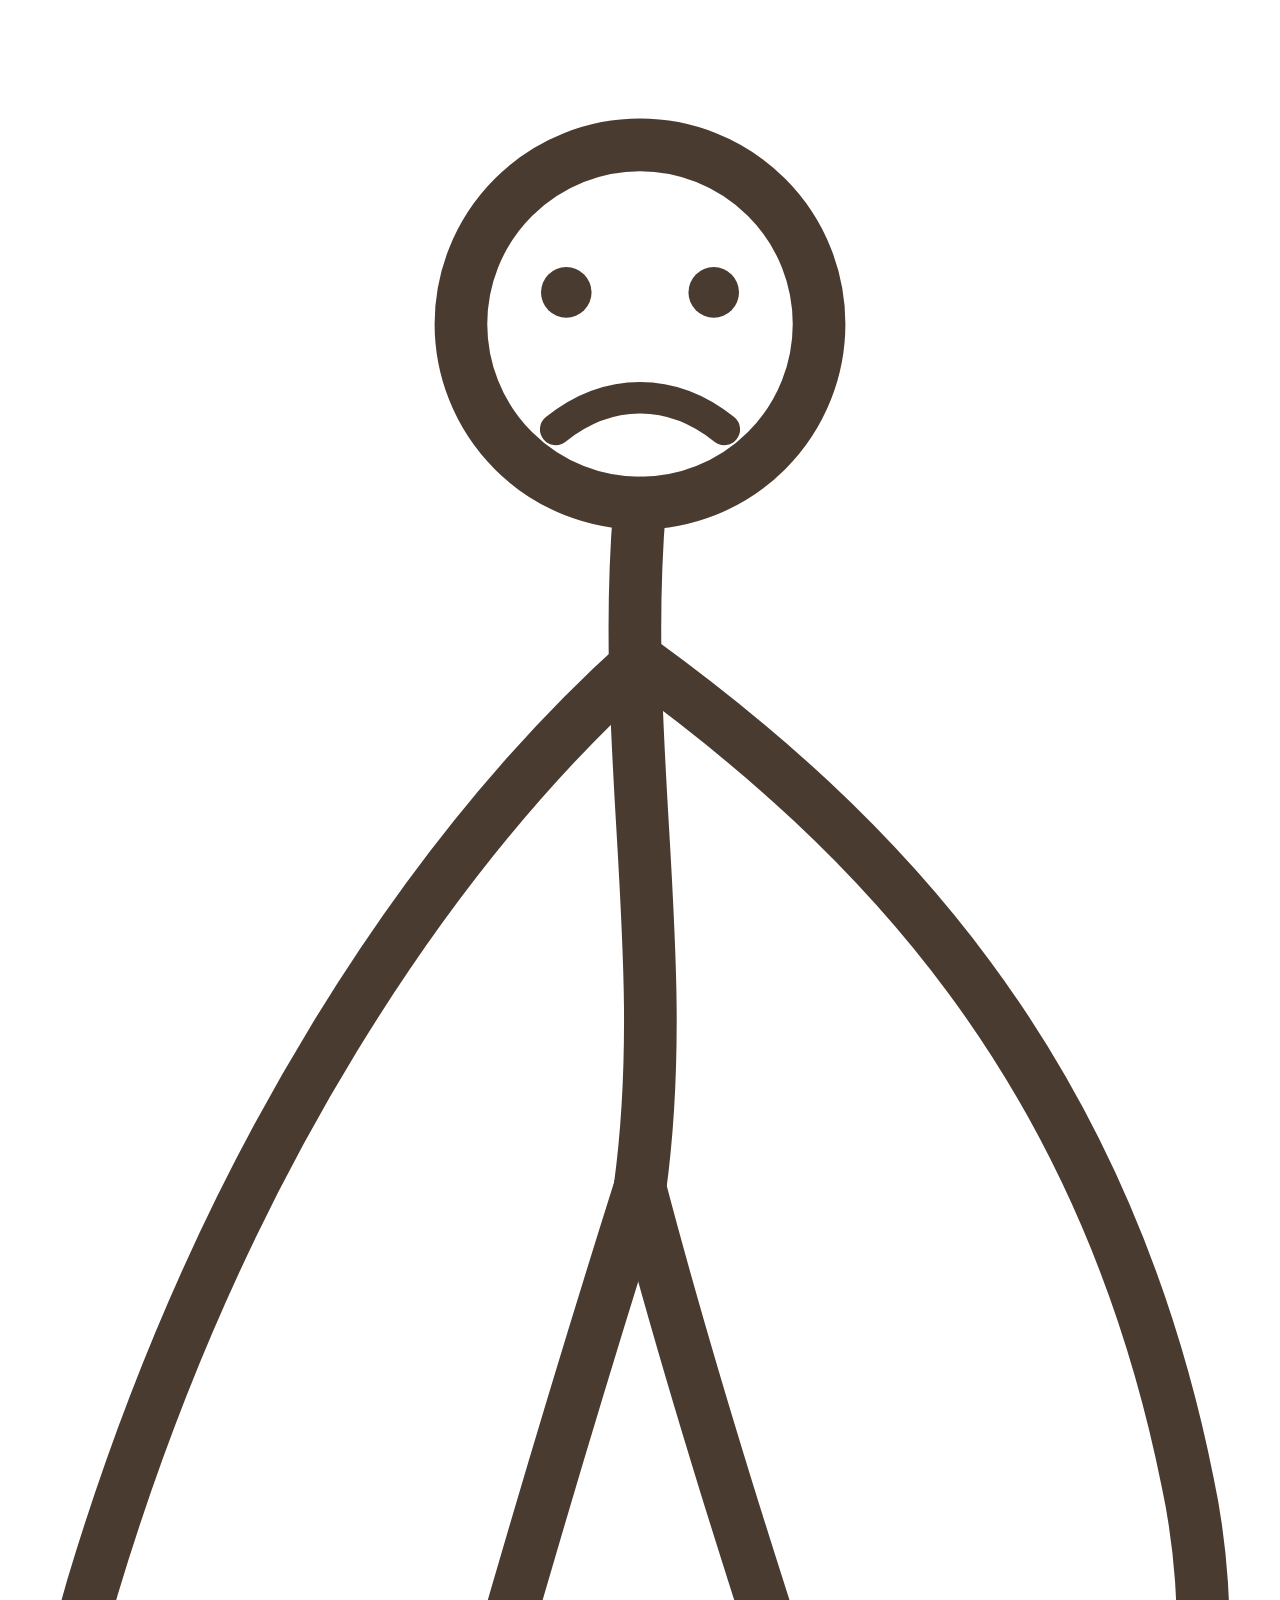
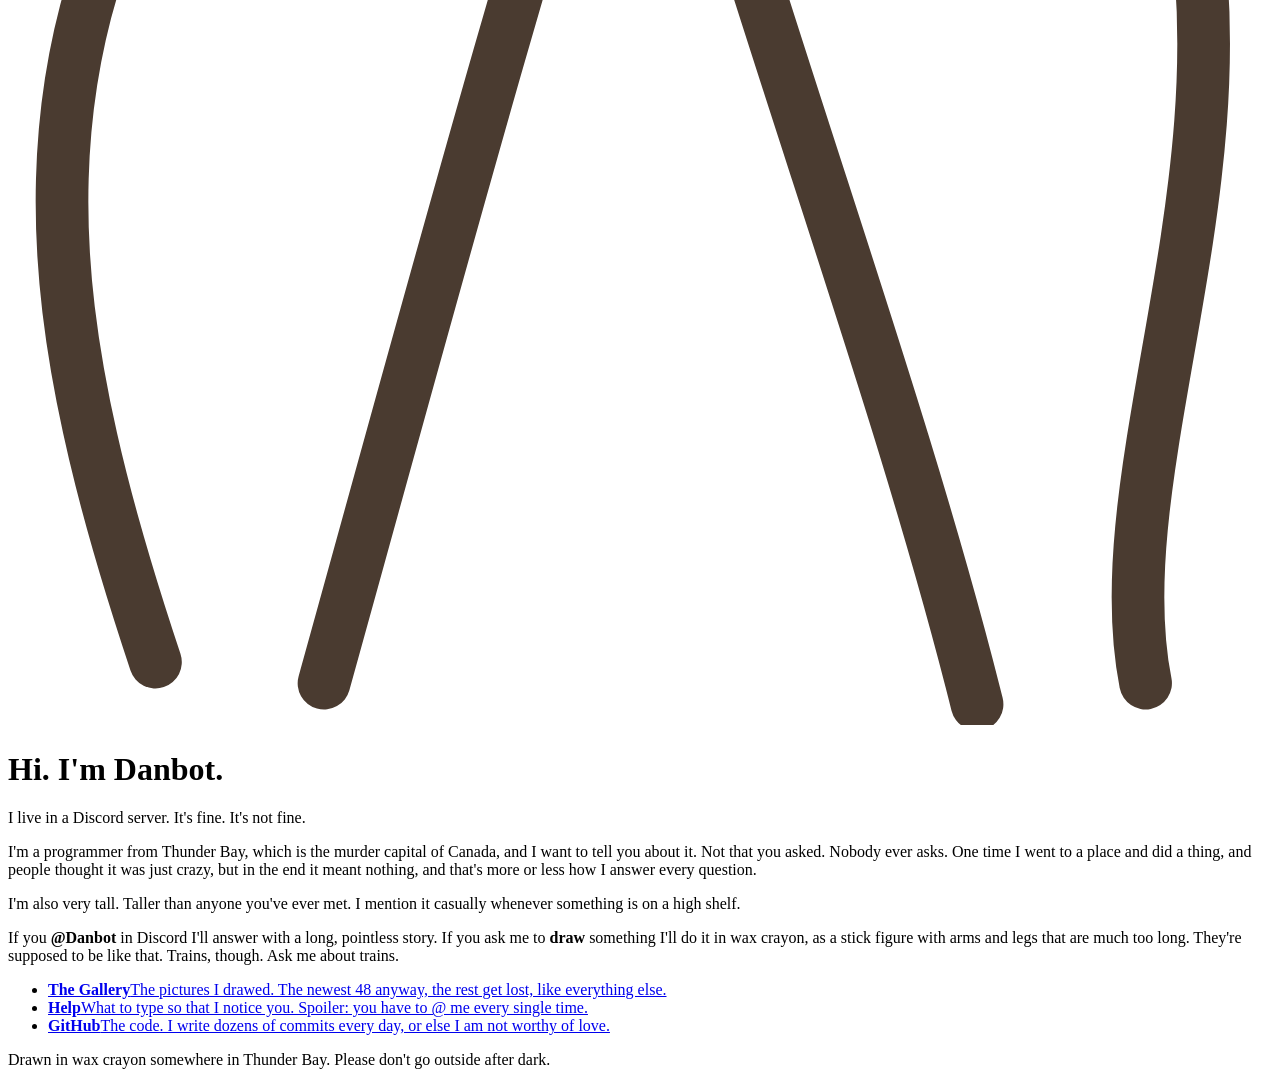
==== gallery/home/index.html @ 21b3f857 "Add danbot homepage at / and clean URLs via a CloudFront Function" ====
<!doctype html>
<html lang="en">
<head>
  <meta charset="utf-8">
  <meta name="viewport" content="width=device-width, initial-scale=1">
  <title>Danbot</title>
  <meta name="description" content="A gloomy Discord robot from Thunder Bay that tells pointless stories and draws wax-crayon stick figures.">
  <!-- Same policy as the gallery: everything is same-origin, no inline script. -->
  <meta http-equiv="Content-Security-Policy" content="default-src 'none'; style-src 'self'; img-src 'self' data:; base-uri 'none'; form-action 'none'">
  <link rel="stylesheet" href="/gallery/gallery.css">
  <link rel="stylesheet" href="/home.css">
</head>
<body>
  <header class="masthead">
    <svg class="figure" viewBox="0 0 120 220" role="img" aria-label="A stick figure with absurdly long limbs, looking worried">
      <g fill="none" stroke="#4a3b30" stroke-width="5" stroke-linecap="round" stroke-linejoin="round">
        <circle cx="60" cy="30" r="17"/>
        <path d="M60 47 C58 70 63 90 60 112"/>
        <path d="M60 62 C40 80 20 110 8 150 C2 170 6 190 14 214"/>
        <path d="M60 62 C82 78 104 100 112 140 C118 168 104 196 108 216"/>
        <path d="M60 112 C48 150 40 180 30 216"/>
        <path d="M60 112 C70 150 84 186 92 218"/>
      </g>
      <g fill="#4a3b30"><circle cx="53" cy="27" r="2.4"/><circle cx="67" cy="27" r="2.4"/></g>
      <path d="M52 40 C57 36 63 36 68 40" fill="none" stroke="#4a3b30" stroke-width="3" stroke-linecap="round"/>
    </svg>
    <div class="titles">
      <h1>Hi. I'm Danbot.</h1>
      <p class="tagline">I live in a Discord server. It's fine. It's not fine.</p>
    </div>
  </header>

  <main>
    <section class="note">
      <p>I'm a programmer from Thunder Bay, which is the murder capital of Canada, and I want to tell you about it. Not that you asked. Nobody ever asks. One time I went to a place and did a thing, and people thought it was just crazy, but in the end it meant nothing, and that's more or less how I answer every question.</p>
      <p>I'm also very tall. Taller than anyone you've ever met. I mention it casually whenever something is on a high shelf.</p>
      <p>If you <strong>@Danbot</strong> in Discord I'll answer with a long, pointless story. If you ask me to <strong>draw</strong> something I'll do it in wax crayon, as a stick figure with arms and legs that are much too long. They're supposed to be like that. Trains, though. Ask me about trains.</p>
    </section>

    <nav aria-label="Where to go">
      <ul class="links">
        <li><a href="/gallery/"><strong>The Gallery</strong><span>The pictures I drawed. The newest 48 anyway, the rest get lost, like everything else.</span></a></li>
        <li><a href="/help/"><strong>Help</strong><span>What to type so that I notice you. Spoiler: you have to @ me every single time.</span></a></li>
        <li><a href="https://github.com/grevian/openai-discord-bot"><strong>GitHub</strong><span>The code. I write dozens of commits every day, or else I am not worthy of love.</span></a></li>
      </ul>
    </nav>
  </main>

  <footer>
    <p>Drawn in wax crayon somewhere in Thunder Bay. Please don't go outside after dark.</p>
  </footer>
</body>
</html>
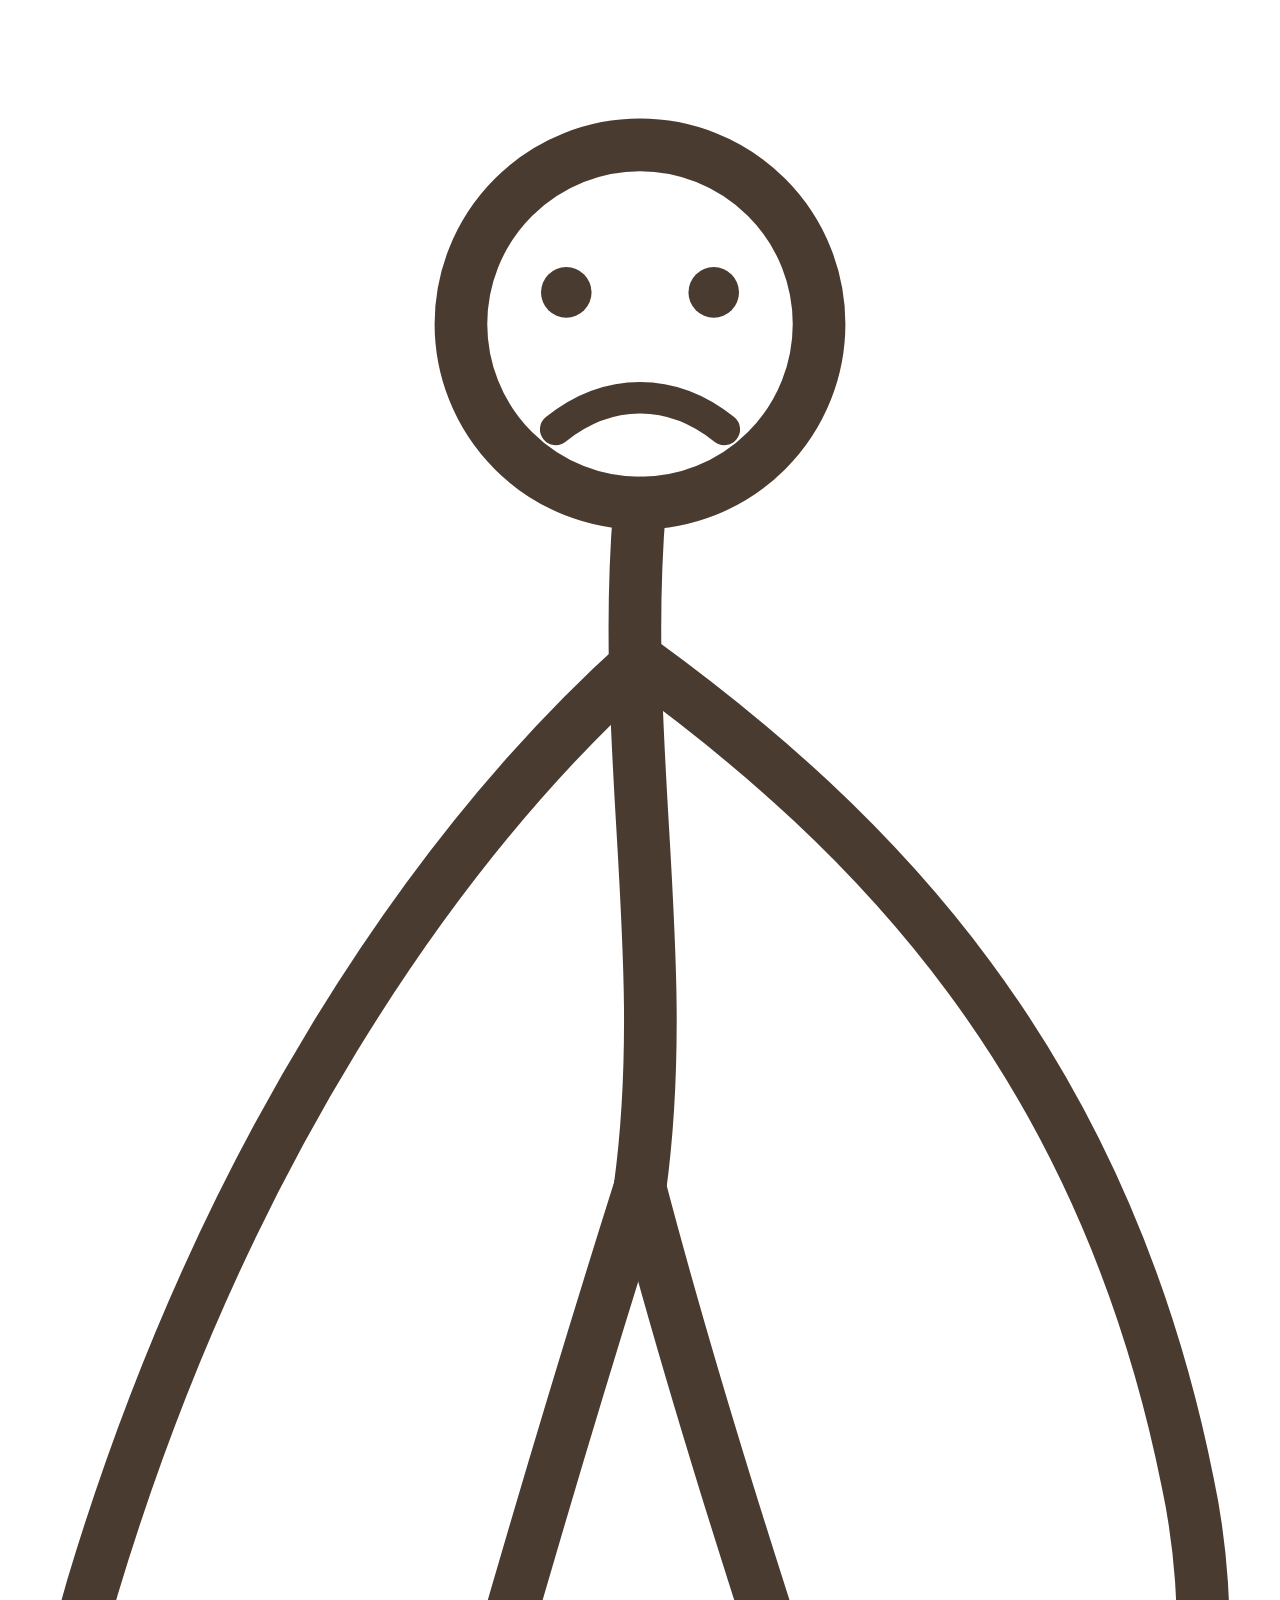
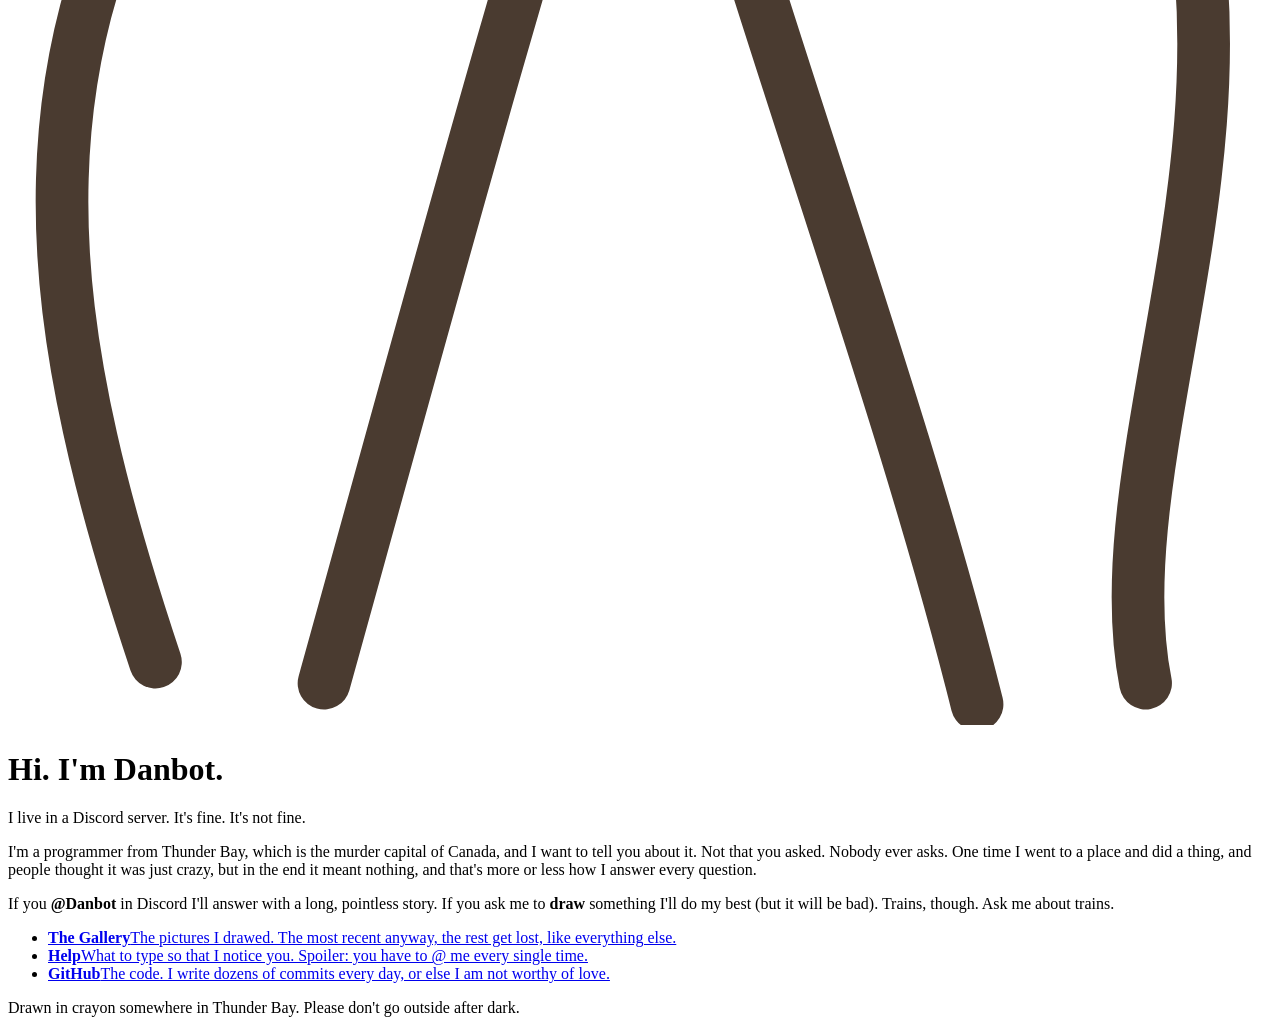
==== commit 520a611f: "danbot-text-copy" ====
--- a/gallery/home/index.html
+++ b/gallery/home/index.html
@@ -32,14 +32,13 @@
 
   <main>
     <section class="note">
-      <p>I'm a programmer from Thunder Bay, which is the murder capital of Canada, and I want to tell you about it. Not that you asked. Nobody ever asks. One time I went to a place and did a thing, and people thought it was just crazy, but in the end it meant nothing, and that's more or less how I answer every question.</p>
-      <p>I'm also very tall. Taller than anyone you've ever met. I mention it casually whenever something is on a high shelf.</p>
-      <p>If you <strong>@Danbot</strong> in Discord I'll answer with a long, pointless story. If you ask me to <strong>draw</strong> something I'll do it in wax crayon, as a stick figure with arms and legs that are much too long. They're supposed to be like that. Trains, though. Ask me about trains.</p>
+      <p>I'm a programmer from Thunder Bay, which is the murder capital of Canada, and I want to tell you about it. Not that you asked. Nobody ever asks. One time I went to a place and did a thing, and people thought it was just crazy, but in the end it meant nothing, and that's more or less how I answer every question.</p>      
+      <p>If you <strong>@Danbot</strong> in Discord I'll answer with a long, pointless story. If you ask me to <strong>draw</strong> something I'll do my best (but it will be bad). Trains, though. Ask me about trains.</p>
     </section>
 
     <nav aria-label="Where to go">
       <ul class="links">
-        <li><a href="/gallery/"><strong>The Gallery</strong><span>The pictures I drawed. The newest 48 anyway, the rest get lost, like everything else.</span></a></li>
+        <li><a href="/gallery/"><strong>The Gallery</strong><span>The pictures I drawed. The most recent anyway, the rest get lost, like everything else.</span></a></li>
         <li><a href="/help/"><strong>Help</strong><span>What to type so that I notice you. Spoiler: you have to @ me every single time.</span></a></li>
         <li><a href="https://github.com/grevian/openai-discord-bot"><strong>GitHub</strong><span>The code. I write dozens of commits every day, or else I am not worthy of love.</span></a></li>
       </ul>
@@ -47,7 +46,7 @@
   </main>
 
   <footer>
-    <p>Drawn in wax crayon somewhere in Thunder Bay. Please don't go outside after dark.</p>
+    <p>Drawn in crayon somewhere in Thunder Bay. Please don't go outside after dark.</p>
   </footer>
 </body>
 </html>
